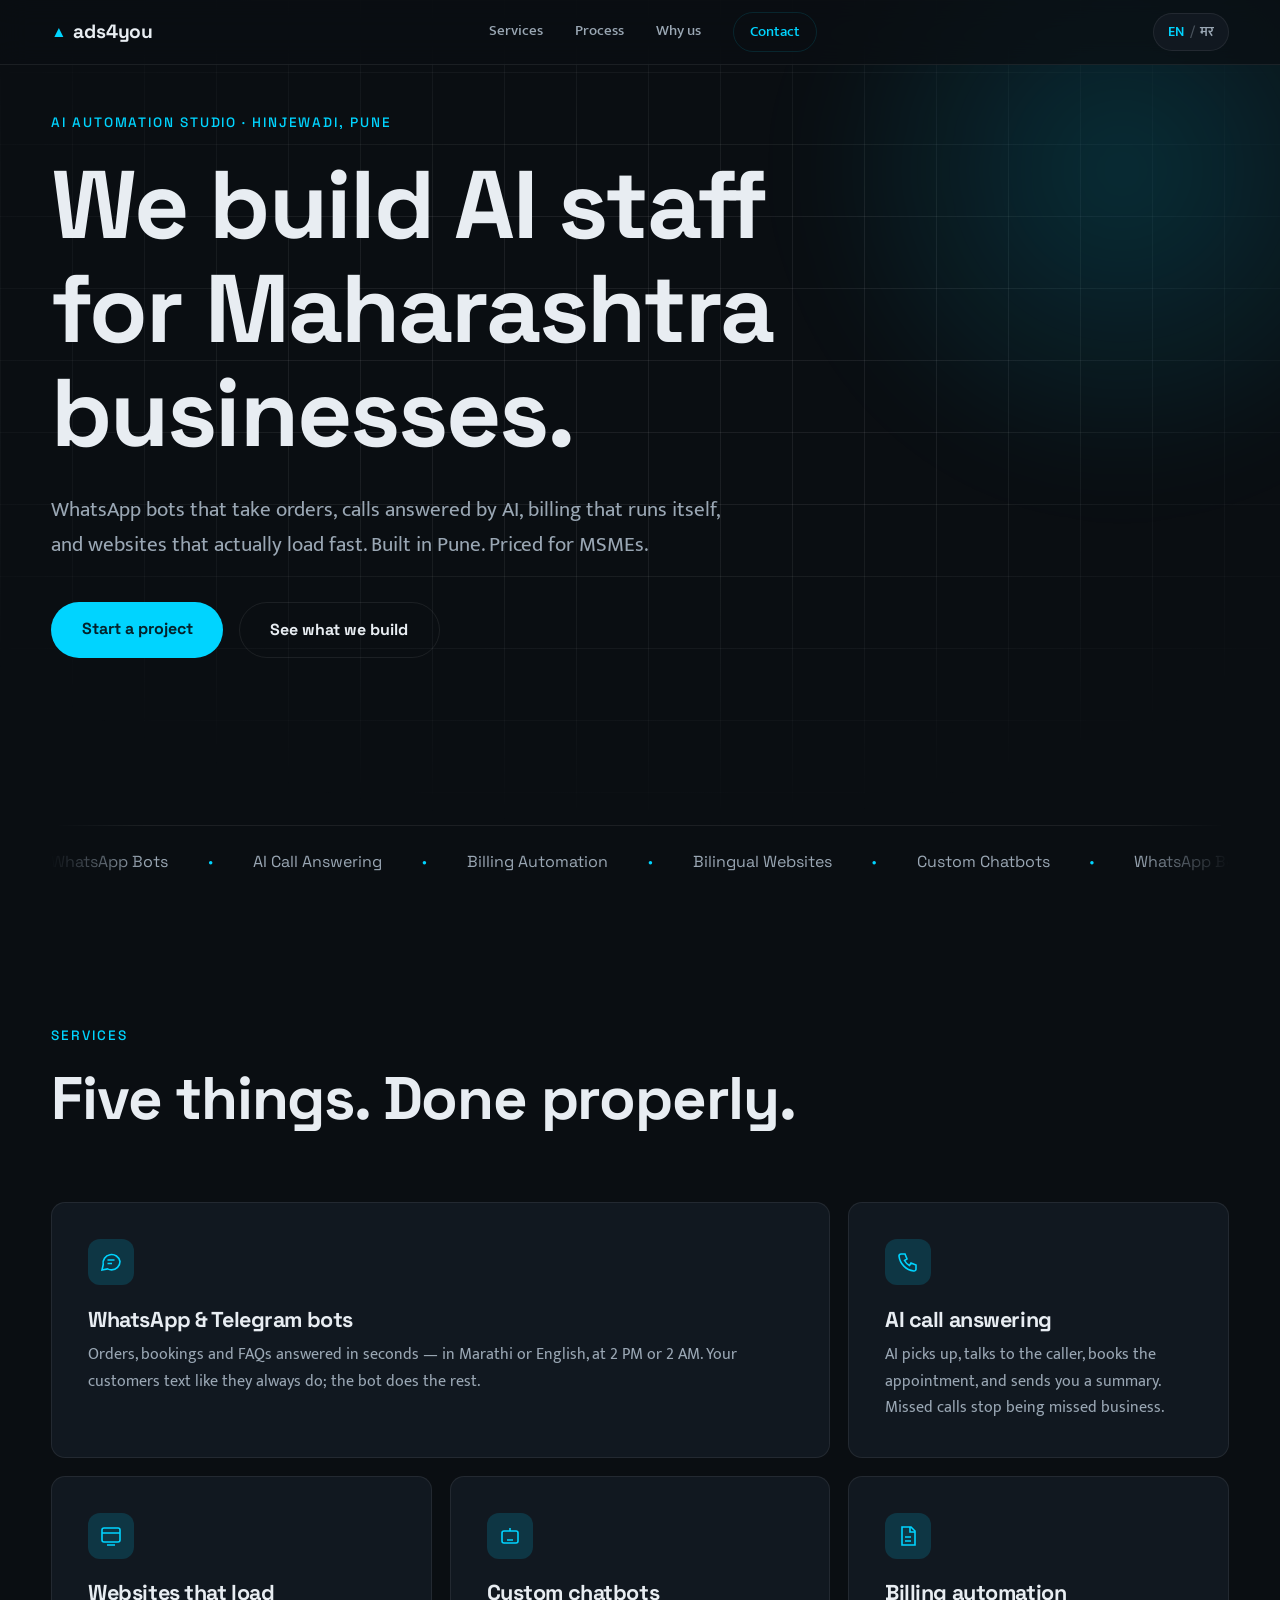
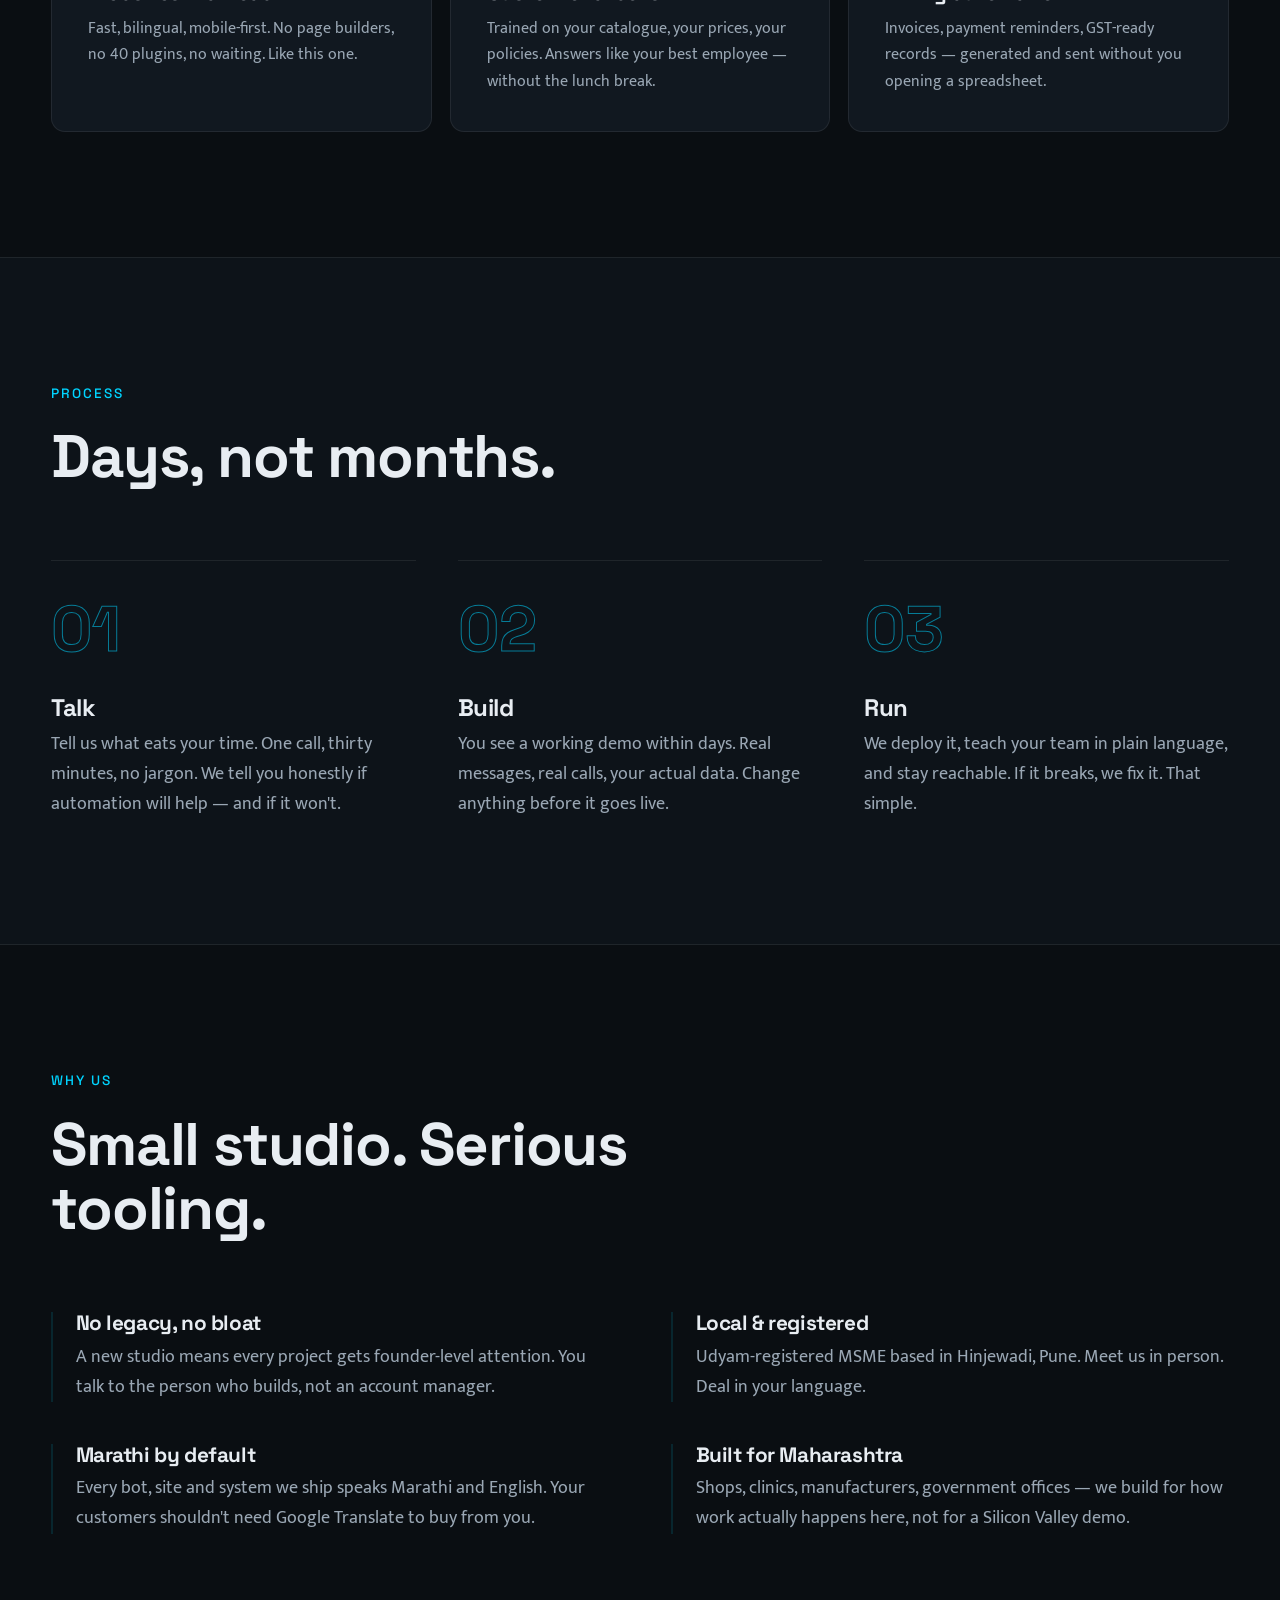
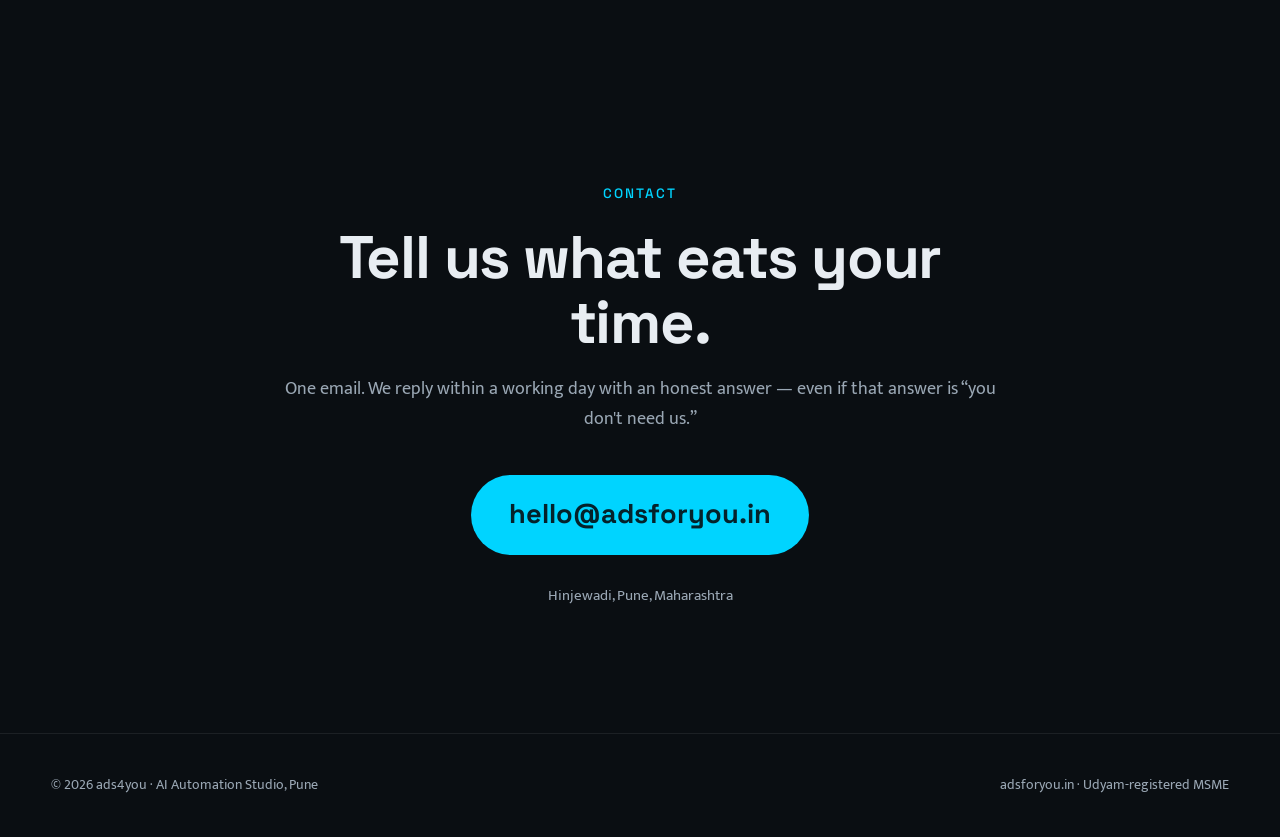
==== index.html @ 9d4b1f1b "feat: fresh adsforyou.in site — bilingual EN/MR, dark editorial design, zero dependencies Static sin" ====
<!DOCTYPE html>
<html lang="en">
<head>
  <meta charset="UTF-8">
  <meta name="viewport" content="width=device-width, initial-scale=1.0">
  <title>ads4you — AI Automation Studio, Pune | adsforyou.in</title>
  <meta name="description" content="AI automation studio in Pune. WhatsApp bots, AI call answering, billing automation and bilingual websites for Maharashtra businesses and MSMEs.">
  <link rel="preconnect" href="https://fonts.googleapis.com">
  <link rel="preconnect" href="https://fonts.gstatic.com" crossorigin>
  <link href="https://fonts.googleapis.com/css2?family=Space+Grotesk:wght@400;500;700&family=Mukta:wght@400;500;700&display=swap" rel="stylesheet">
  <link rel="stylesheet" href="style.css">
  <noscript><style>.reveal { opacity: 1; transform: none; }</style></noscript>
  <link rel="icon" href="data:image/svg+xml,<svg xmlns='http://www.w3.org/2000/svg' viewBox='0 0 32 32'><rect width='32' height='32' rx='7' fill='%230A0E12'/><path d='M9 22 16 9l7 13h-4.2L16 16.4 13.2 22z' fill='%2300D4FF'/></svg>">
</head>
<body>

  <a class="skip-link" href="#main" data-en="Skip to content" data-mr="मुख्य मजकुराकडे जा">Skip to content</a>

  <header class="site-header">
    <nav aria-label="Main navigation">
      <a class="wordmark" href="#top" aria-label="ads4you home">
        <span class="wordmark-mark" aria-hidden="true">▲</span>ads4you
      </a>
      <div class="nav-links">
        <a href="#services" data-en="Services" data-mr="सेवा">Services</a>
        <a href="#process" data-en="Process" data-mr="प्रक्रिया">Process</a>
        <a href="#why" data-en="Why us" data-mr="आम्हीच का">Why us</a>
        <a href="#contact" class="nav-cta" data-en="Contact" data-mr="संपर्क">Contact</a>
      </div>
      <button class="lang-toggle" id="langToggle" aria-label="Switch language to Marathi">
        <span class="lang-opt is-active" data-lang="en">EN</span>
        <span class="lang-sep" aria-hidden="true">/</span>
        <span class="lang-opt" data-lang="mr">मर</span>
      </button>
    </nav>
  </header>

  <main id="main">

    <!-- HERO -->
    <section class="hero" id="top" aria-labelledby="hero-heading">
      <div class="hero-grid-bg" aria-hidden="true"></div>
      <div class="hero-glow" aria-hidden="true"></div>
      <div class="hero-inner">
        <p class="eyebrow reveal" data-en="AI Automation Studio · Hinjewadi, Pune" data-mr="AI ऑटोमेशन स्टुडिओ · हिंजवडी, पुणे">AI Automation Studio · Hinjewadi, Pune</p>
        <h1 id="hero-heading" class="reveal" data-reveal-delay="1"
            data-en="We build AI staff for Maharashtra businesses."
            data-mr="महाराष्ट्रातील व्यवसायांसाठी आम्ही AI कर्मचारी घडवतो.">
          We build AI staff for Maharashtra businesses.</h1>
        <p class="hero-sub reveal" data-reveal-delay="2"
           data-en="WhatsApp bots that take orders, calls answered by AI, billing that runs itself, and websites that actually load fast. Built in Pune. Priced for MSMEs."
           data-mr="ऑर्डर घेणारे WhatsApp बॉट्स, AI ने उत्तर दिले जाणारे कॉल्स, आपोआप चालणारे बिलिंग, आणि खरोखर वेगाने उघडणाऱ्या वेबसाइट्स. पुण्यात बनवलेले. MSME च्या बजेटमध्ये.">
          WhatsApp bots that take orders, calls answered by AI, billing that runs itself, and websites that actually load fast. Built in Pune. Priced for MSMEs.</p>
        <div class="hero-actions reveal" data-reveal-delay="3">
          <a class="btn btn-primary" href="#contact" data-en="Start a project" data-mr="प्रोजेक्ट सुरू करा">Start a project</a>
          <a class="btn btn-ghost" href="#services" data-en="See what we build" data-mr="आम्ही काय बनवतो ते पाहा">See what we build</a>
        </div>
      </div>
      <div class="marquee" aria-hidden="true">
        <div class="marquee-track">
          <span>WhatsApp Bots</span><span class="dot">●</span>
          <span>AI Call Answering</span><span class="dot">●</span>
          <span>Billing Automation</span><span class="dot">●</span>
          <span>Bilingual Websites</span><span class="dot">●</span>
          <span>Custom Chatbots</span><span class="dot">●</span>
          <span>WhatsApp Bots</span><span class="dot">●</span>
          <span>AI Call Answering</span><span class="dot">●</span>
          <span>Billing Automation</span><span class="dot">●</span>
          <span>Bilingual Websites</span><span class="dot">●</span>
          <span>Custom Chatbots</span><span class="dot">●</span>
        </div>
      </div>
    </section>

    <!-- SERVICES -->
    <section class="section" id="services" aria-labelledby="services-heading">
      <div class="section-head reveal">
        <p class="eyebrow" data-en="Services" data-mr="सेवा">Services</p>
        <h2 id="services-heading"
            data-en="Five things. Done properly."
            data-mr="पाच गोष्टी. नीट केलेल्या.">Five things. Done properly.</h2>
      </div>
      <div class="bento">
        <article class="card card-wide reveal">
          <div class="card-icon" aria-hidden="true">
            <svg viewBox="0 0 24 24" fill="none" stroke="currentColor" stroke-width="1.6"><path d="M21 11.5a8.4 8.4 0 0 1-8.4 8.4c-1.5 0-2.9-.4-4.1-1L3 20l1.2-5.3A8.4 8.4 0 1 1 21 11.5Z"/><path d="M8.5 10h7M8.5 13.5h4.5"/></svg>
          </div>
          <h3 data-en="WhatsApp &amp; Telegram bots" data-mr="WhatsApp आणि Telegram बॉट्स">WhatsApp &amp; Telegram bots</h3>
          <p data-en="Orders, bookings and FAQs answered in seconds — in Marathi or English, at 2 PM or 2 AM. Your customers text like they always do; the bot does the rest."
             data-mr="ऑर्डर, बुकिंग आणि प्रश्नांची उत्तरे काही सेकंदात — मराठी किंवा इंग्रजीत, दुपारी २ वाजता किंवा रात्री २ वाजता. ग्राहक नेहमीसारखे मेसेज करतात; बाकी सगळे बॉट सांभाळतो.">
            Orders, bookings and FAQs answered in seconds — in Marathi or English, at 2 PM or 2 AM. Your customers text like they always do; the bot does the rest.</p>
        </article>
        <article class="card reveal" data-reveal-delay="1">
          <div class="card-icon" aria-hidden="true">
            <svg viewBox="0 0 24 24" fill="none" stroke="currentColor" stroke-width="1.6"><path d="M5 4h4l2 5-2.5 1.5a12 12 0 0 0 5 5L15 13l5 2v4a2 2 0 0 1-2.2 2A17 17 0 0 1 3 6.2 2 2 0 0 1 5 4Z"/></svg>
          </div>
          <h3 data-en="AI call answering" data-mr="AI कॉल उत्तरे">AI call answering</h3>
          <p data-en="AI picks up, talks to the caller, books the appointment, and sends you a summary. Missed calls stop being missed business."
             data-mr="AI कॉल उचलतो, ग्राहकाशी बोलतो, अपॉइंटमेंट बुक करतो आणि तुम्हाला सारांश पाठवतो. चुकलेले कॉल म्हणजे चुकलेला धंदा — हे आता थांबते.">
            AI picks up, talks to the caller, books the appointment, and sends you a summary. Missed calls stop being missed business.</p>
        </article>
        <article class="card reveal" data-reveal-delay="2">
          <div class="card-icon" aria-hidden="true">
            <svg viewBox="0 0 24 24" fill="none" stroke="currentColor" stroke-width="1.6"><rect x="3" y="4" width="18" height="14" rx="2"/><path d="M3 9h18M8 21h8"/></svg>
          </div>
          <h3 data-en="Websites that load" data-mr="वेगाने उघडणाऱ्या वेबसाइट्स">Websites that load</h3>
          <p data-en="Fast, bilingual, mobile-first. No page builders, no 40 plugins, no waiting. Like this one."
             data-mr="वेगवान, द्विभाषिक, मोबाइल-फर्स्ट. पेज बिल्डर नाही, ४० प्लगइन्स नाहीत, वाट पाहणे नाही. ही वेबसाइटच त्याचा पुरावा.">
            Fast, bilingual, mobile-first. No page builders, no 40 plugins, no waiting. Like this one.</p>
        </article>
        <article class="card reveal" data-reveal-delay="1">
          <div class="card-icon" aria-hidden="true">
            <svg viewBox="0 0 24 24" fill="none" stroke="currentColor" stroke-width="1.6"><rect x="4" y="7" width="16" height="12" rx="2"/><path d="M12 7V4M8 12h.01M16 12h.01M9 16h6"/></svg>
          </div>
          <h3 data-en="Custom chatbots" data-mr="कस्टम चॅटबॉट्स">Custom chatbots</h3>
          <p data-en="Trained on your catalogue, your prices, your policies. Answers like your best employee — without the lunch break."
             data-mr="तुमचा माल, तुमचे दर, तुमचे नियम — या सगळ्यावर प्रशिक्षित. तुमच्या उत्तम कर्मचाऱ्यासारखी उत्तरे — पण जेवणाच्या सुट्टीशिवाय.">
            Trained on your catalogue, your prices, your policies. Answers like your best employee — without the lunch break.</p>
        </article>
        <article class="card reveal" data-reveal-delay="2">
          <div class="card-icon" aria-hidden="true">
            <svg viewBox="0 0 24 24" fill="none" stroke="currentColor" stroke-width="1.6"><path d="M6 3h9l4 4v14H6Z"/><path d="M14 3v5h5M9 13h6M9 17h6"/></svg>
          </div>
          <h3 data-en="Billing automation" data-mr="बिलिंग ऑटोमेशन">Billing automation</h3>
          <p data-en="Invoices, payment reminders, GST-ready records — generated and sent without you opening a spreadsheet."
             data-mr="इनव्हॉइस, पेमेंट रिमाइंडर, GST-रेडी नोंदी — स्प्रेडशीट न उघडता तयार होऊन पाठवल्या जातात.">
            Invoices, payment reminders, GST-ready records — generated and sent without you opening a spreadsheet.</p>
        </article>
      </div>
    </section>

    <!-- PROCESS -->
    <section class="section section-alt" id="process" aria-labelledby="process-heading">
      <div class="section-head reveal">
        <p class="eyebrow" data-en="Process" data-mr="प्रक्रिया">Process</p>
        <h2 id="process-heading"
            data-en="Days, not months."
            data-mr="महिने नाही. दिवस.">Days, not months.</h2>
      </div>
      <ol class="steps">
        <li class="step reveal">
          <span class="step-num" aria-hidden="true">01</span>
          <h3 data-en="Talk" data-mr="बोला">Talk</h3>
          <p data-en="Tell us what eats your time. One call, thirty minutes, no jargon. We tell you honestly if automation will help — and if it won't."
             data-mr="तुमचा वेळ कशात जातो ते सांगा. एक कॉल, तीस मिनिटे, कठीण शब्द नाहीत. ऑटोमेशनचा उपयोग होईल की नाही — आम्ही प्रामाणिकपणे सांगतो.">
            Tell us what eats your time. One call, thirty minutes, no jargon. We tell you honestly if automation will help — and if it won't.</p>
        </li>
        <li class="step reveal" data-reveal-delay="1">
          <span class="step-num" aria-hidden="true">02</span>
          <h3 data-en="Build" data-mr="बनवा">Build</h3>
          <p data-en="You see a working demo within days. Real messages, real calls, your actual data. Change anything before it goes live."
             data-mr="काही दिवसांतच चालणारा डेमो तुमच्यासमोर. खरे मेसेज, खरे कॉल्स, तुमचा खरा डेटा. लाइव्ह होण्याआधी हवे ते बदला.">
            You see a working demo within days. Real messages, real calls, your actual data. Change anything before it goes live.</p>
        </li>
        <li class="step reveal" data-reveal-delay="2">
          <span class="step-num" aria-hidden="true">03</span>
          <h3 data-en="Run" data-mr="चालवा">Run</h3>
          <p data-en="We deploy it, teach your team in plain language, and stay reachable. If it breaks, we fix it. That simple."
             data-mr="आम्ही ते सुरू करतो, तुमच्या टीमला सोप्या भाषेत शिकवतो, आणि संपर्कात राहतो. बिघडले तर दुरुस्त करतो. इतके सोपे.">
            We deploy it, teach your team in plain language, and stay reachable. If it breaks, we fix it. That simple.</p>
        </li>
      </ol>
    </section>

    <!-- WHY -->
    <section class="section" id="why" aria-labelledby="why-heading">
      <div class="section-head reveal">
        <p class="eyebrow" data-en="Why us" data-mr="आम्हीच का">Why us</p>
        <h2 id="why-heading"
            data-en="Small studio. Serious tooling."
            data-mr="छोटा स्टुडिओ. गंभीर तंत्रज्ञान.">Small studio. Serious tooling.</h2>
      </div>
      <div class="why-grid">
        <div class="why-item reveal">
          <h3 data-en="No legacy, no bloat" data-mr="जुने ओझे नाही">No legacy, no bloat</h3>
          <p data-en="A new studio means every project gets founder-level attention. You talk to the person who builds, not an account manager."
             data-mr="नवा स्टुडिओ म्हणजे प्रत्येक प्रोजेक्टकडे संस्थापकाचे थेट लक्ष. तुम्ही बनवणाऱ्याशीच बोलता — मध्यस्थाशी नाही.">
            A new studio means every project gets founder-level attention. You talk to the person who builds, not an account manager.</p>
        </div>
        <div class="why-item reveal" data-reveal-delay="1">
          <h3 data-en="Local &amp; registered" data-mr="स्थानिक आणि नोंदणीकृत">Local &amp; registered</h3>
          <p data-en="Udyam-registered MSME based in Hinjewadi, Pune. Meet us in person. Deal in your language."
             data-mr="हिंजवडी, पुणे येथील उद्यम-नोंदणीकृत MSME. प्रत्यक्ष भेटा. तुमच्या भाषेत व्यवहार करा.">
            Udyam-registered MSME based in Hinjewadi, Pune. Meet us in person. Deal in your language.</p>
        </div>
        <div class="why-item reveal" data-reveal-delay="2">
          <h3 data-en="Marathi by default" data-mr="मराठी मूळ भाषा">Marathi by default</h3>
          <p data-en="Every bot, site and system we ship speaks Marathi and English. Your customers shouldn't need Google Translate to buy from you."
             data-mr="आम्ही बनवलेले प्रत्येक बॉट, साइट आणि सिस्टम मराठी आणि इंग्रजी दोन्ही बोलते. तुमच्याकडून खरेदी करायला ग्राहकांना Google Translate लागू नये.">
            Every bot, site and system we ship speaks Marathi and English. Your customers shouldn't need Google Translate to buy from you.</p>
        </div>
        <div class="why-item reveal" data-reveal-delay="3">
          <h3 data-en="Built for Maharashtra" data-mr="महाराष्ट्रासाठी बनवलेले">Built for Maharashtra</h3>
          <p data-en="Shops, clinics, manufacturers, government offices — we build for how work actually happens here, not for a Silicon Valley demo."
             data-mr="दुकाने, क्लिनिक, उत्पादक, सरकारी कार्यालये — इथे काम प्रत्यक्षात जसे चालते त्यासाठी आम्ही बनवतो. सिलिकॉन व्हॅलीच्या डेमोसाठी नाही.">
            Shops, clinics, manufacturers, government offices — we build for how work actually happens here, not for a Silicon Valley demo.</p>
        </div>
      </div>
    </section>

    <!-- CONTACT -->
    <section class="section contact" id="contact" aria-labelledby="contact-heading">
      <div class="contact-inner reveal">
        <p class="eyebrow" data-en="Contact" data-mr="संपर्क">Contact</p>
        <h2 id="contact-heading"
            data-en="Tell us what eats your time."
            data-mr="तुमचा वेळ कशात जातो, ते आम्हाला सांगा.">Tell us what eats your time.</h2>
        <p class="contact-sub"
           data-en="One email. We reply within a working day with an honest answer — even if that answer is “you don't need us.”"
           data-mr="एक ईमेल. एका कामकाजाच्या दिवसात प्रामाणिक उत्तर — अगदी “तुम्हाला आमची गरज नाही” असे असले तरी.">
          One email. We reply within a working day with an honest answer — even if that answer is “you don't need us.”</p>
        <a class="btn btn-primary btn-big" href="mailto:hello@adsforyou.in">hello@adsforyou.in</a>
        <p class="contact-loc" data-en="Hinjewadi, Pune, Maharashtra" data-mr="हिंजवडी, पुणे, महाराष्ट्र">Hinjewadi, Pune, Maharashtra</p>
      </div>
    </section>

  </main>

  <footer class="site-footer">
    <p>© 2026 ads4you · <span data-en="AI Automation Studio, Pune" data-mr="AI ऑटोमेशन स्टुडिओ, पुणे">AI Automation Studio, Pune</span></p>
    <p class="footer-meta">adsforyou.in · <span data-en="Udyam-registered MSME" data-mr="उद्यम-नोंदणीकृत MSME">Udyam-registered MSME</span></p>
  </footer>

  <script src="app.js" defer></script>
</body>
</html>
---- style.css ----
/* ========================================
   adsforyou.in — design tokens
   ======================================== */
:root {
  --bg: #0a0e12;
  --bg-alt: #0d1319;
  --surface: #111820;
  --surface-hover: #151d27;
  --line: rgba(0, 212, 255, 0.12);
  --line-soft: rgba(232, 237, 242, 0.08);
  --text: #e8edf2;
  --text-dim: #9aa7b4;
  --accent: #00d4ff;
  --accent-dim: rgba(0, 212, 255, 0.55);
  --accent-glow: rgba(0, 212, 255, 0.16);

  --font-display: "Space Grotesk", "Mukta", sans-serif;
  --font-body: "Mukta", system-ui, sans-serif;

  --text-base: clamp(1rem, 0.94rem + 0.3vw, 1.125rem);
  --text-h2: clamp(2rem, 1.2rem + 3.6vw, 3.75rem);
  --text-hero: clamp(2.6rem, 1.4rem + 6vw, 6rem);

  --space-section: clamp(4.5rem, 3rem + 6vw, 9rem);
  --pad-x: clamp(1.25rem, 4vw, 4rem);
  --radius: 14px;

  --ease-out: cubic-bezier(0.16, 1, 0.3, 1);
  --dur: 700ms;
}

* { margin: 0; padding: 0; box-sizing: border-box; }

html { scroll-behavior: smooth; }

body {
  background: var(--bg);
  color: var(--text);
  font-family: var(--font-body);
  font-size: var(--text-base);
  line-height: 1.65;
  -webkit-font-smoothing: antialiased;
  overflow-x: hidden;
}

h1, h2, h3 {
  font-family: var(--font-display);
  line-height: 1.08;
  letter-spacing: -0.02em;
  font-weight: 700;
}

[lang="mr"] h1, [lang="mr"] h2, [lang="mr"] h3 { line-height: 1.3; }

img, svg { max-width: 100%; }

/* ---------- skip link ---------- */
.skip-link {
  position: absolute;
  top: -100%;
  left: 1rem;
  z-index: 200;
  background: var(--accent);
  color: #04222b;
  padding: 0.6rem 1rem;
  border-radius: 8px;
  font-weight: 700;
  text-decoration: none;
}
.skip-link:focus { top: 0.75rem; }

/* ---------- header ---------- */
.site-header {
  position: fixed;
  inset: 0 0 auto 0;
  z-index: 100;
  padding: 0 var(--pad-x);
  backdrop-filter: blur(14px);
  background: rgba(10, 14, 18, 0.72);
  border-bottom: 1px solid var(--line-soft);
  transition: transform 350ms var(--ease-out);
}
.site-header.is-hidden { transform: translateY(-100%); }

.site-header nav {
  display: flex;
  align-items: center;
  justify-content: space-between;
  gap: 1rem;
  height: 64px;
  max-width: 1280px;
  margin: 0 auto;
}

.wordmark {
  font-family: var(--font-display);
  font-weight: 700;
  font-size: 1.2rem;
  color: var(--text);
  text-decoration: none;
  letter-spacing: -0.01em;
  display: inline-flex;
  align-items: center;
  gap: 0.45rem;
}
.wordmark-mark { color: var(--accent); font-size: 0.8em; }

.nav-links {
  display: flex;
  align-items: center;
  gap: clamp(0.75rem, 2.5vw, 2rem);
}
.nav-links a {
  color: var(--text-dim);
  text-decoration: none;
  font-size: 0.95rem;
  font-weight: 500;
  padding: 0.35rem 0;
  border-bottom: 2px solid transparent;
  transition: color 200ms, border-color 200ms;
}
.nav-links a:hover,
.nav-links a:focus-visible { color: var(--text); border-color: var(--accent); }

.nav-links .nav-cta {
  color: var(--accent);
  border: 1px solid var(--line);
  border-radius: 999px;
  padding: 0.4rem 1rem;
  transition: background 200ms, color 200ms;
}
.nav-links .nav-cta:hover,
.nav-links .nav-cta:focus-visible {
  background: var(--accent);
  color: #04222b;
  border-color: var(--accent);
}

.lang-toggle {
  display: inline-flex;
  align-items: center;
  gap: 0.35rem;
  background: var(--surface);
  border: 1px solid var(--line-soft);
  border-radius: 999px;
  padding: 0.4rem 0.85rem;
  color: var(--text-dim);
  font-family: var(--font-body);
  font-size: 0.9rem;
  font-weight: 600;
  cursor: pointer;
  transition: border-color 200ms;
}
.lang-toggle:hover, .lang-toggle:focus-visible { border-color: var(--accent-dim); }
.lang-sep { opacity: 0.4; }
.lang-opt { transition: color 200ms; }
.lang-opt.is-active { color: var(--accent); }

/* ---------- buttons ---------- */
.btn {
  display: inline-block;
  font-family: var(--font-display);
  font-weight: 700;
  font-size: 1rem;
  text-decoration: none;
  border-radius: 999px;
  padding: 0.85rem 1.9rem;
  transition: transform 250ms var(--ease-out), box-shadow 250ms, background 200ms, color 200ms;
}
.btn:active { transform: scale(0.97); }

.btn-primary {
  background: var(--accent);
  color: #04222b;
  box-shadow: 0 0 0 0 var(--accent-glow);
}
.btn-primary:hover, .btn-primary:focus-visible {
  transform: translateY(-2px);
  box-shadow: 0 8px 32px var(--accent-glow), 0 0 0 4px rgba(0, 212, 255, 0.1);
}

.btn-ghost {
  color: var(--text);
  border: 1px solid var(--line-soft);
}
.btn-ghost:hover, .btn-ghost:focus-visible {
  border-color: var(--accent-dim);
  color: var(--accent);
}

.btn-big {
  font-size: clamp(1.1rem, 1rem + 1.4vw, 1.7rem);
  padding: 1.1rem 2.4rem;
  word-break: break-all;
}

/* ---------- hero ---------- */
.hero {
  position: relative;
  min-height: 100svh;
  display: flex;
  flex-direction: column;
  justify-content: center;
  padding: 7rem var(--pad-x) 0;
  overflow: hidden;
}

.hero-grid-bg {
  position: absolute;
  inset: 0;
  background-image:
    linear-gradient(var(--line-soft) 1px, transparent 1px),
    linear-gradient(90deg, var(--line-soft) 1px, transparent 1px);
  background-size: 72px 72px;
  mask-image: radial-gradient(ellipse 90% 70% at 50% 40%, black 30%, transparent 75%);
  -webkit-mask-image: radial-gradient(ellipse 90% 70% at 50% 40%, black 30%, transparent 75%);
}

.hero-glow {
  position: absolute;
  width: 60vw;
  height: 60vw;
  max-width: 700px;
  max-height: 700px;
  top: -20%;
  right: -15%;
  background: radial-gradient(circle, var(--accent-glow), transparent 65%);
  filter: blur(40px);
  animation: glow-drift 14s ease-in-out infinite alternate;
}
@keyframes glow-drift {
  from { transform: translate(0, 0) scale(1); }
  to { transform: translate(-8%, 10%) scale(1.15); }
}

.hero-inner {
  position: relative;
  max-width: 1280px;
  margin: 0 auto;
  width: 100%;
}

.eyebrow {
  font-family: var(--font-display);
  font-size: 0.85rem;
  font-weight: 500;
  letter-spacing: 0.14em;
  text-transform: uppercase;
  color: var(--accent);
  margin-bottom: 1.25rem;
}

.hero h1 {
  font-size: var(--text-hero);
  max-width: 14ch;
  margin-bottom: 1.75rem;
}

.hero-sub {
  color: var(--text-dim);
  font-size: clamp(1.05rem, 1rem + 0.5vw, 1.3rem);
  max-width: 56ch;
  margin-bottom: 2.5rem;
}

.hero-actions { display: flex; flex-wrap: wrap; gap: 1rem; }

/* marquee */
.marquee {
  position: relative;
  margin-top: auto;
  padding: 1.4rem 0;
  border-top: 1px solid var(--line-soft);
  overflow: hidden;
  white-space: nowrap;
  mask-image: linear-gradient(90deg, transparent, black 8%, black 92%, transparent);
  -webkit-mask-image: linear-gradient(90deg, transparent, black 8%, black 92%, transparent);
}
.marquee-track {
  display: inline-flex;
  align-items: center;
  gap: 2.5rem;
  padding-right: 2.5rem;
  animation: marquee-scroll 28s linear infinite;
  font-family: var(--font-display);
  font-size: 1rem;
  color: var(--text-dim);
}
.marquee-track .dot { color: var(--accent); font-size: 0.5rem; }
@keyframes marquee-scroll {
  from { transform: translateX(0); }
  to { transform: translateX(-50%); }
}

/* ---------- sections ---------- */
.section {
  padding: var(--space-section) var(--pad-x);
  max-width: 1280px;
  margin: 0 auto;
}
.section-alt {
  max-width: none;
  background: var(--bg-alt);
  border-block: 1px solid var(--line-soft);
}
.section-alt > * { max-width: 1280px; margin-inline: auto; }

.section-head { margin-bottom: clamp(2.5rem, 2rem + 3vw, 4.5rem); }
.section-head h2 { font-size: var(--text-h2); max-width: 20ch; }

/* ---------- bento services ---------- */
.bento {
  display: grid;
  grid-template-columns: repeat(6, 1fr);
  gap: 1.1rem;
}
.card {
  grid-column: span 2;
  background: var(--surface);
  border: 1px solid var(--line-soft);
  border-radius: var(--radius);
  padding: clamp(1.5rem, 1.2rem + 1.5vw, 2.25rem);
  transition: transform 350ms var(--ease-out), border-color 300ms, background 300ms;
}
.card-wide { grid-column: span 4; }
.card:hover {
  transform: translateY(-4px);
  border-color: var(--line);
  background: var(--surface-hover);
}

.card-icon {
  width: 46px;
  height: 46px;
  display: grid;
  place-items: center;
  border-radius: 12px;
  background: var(--accent-glow);
  color: var(--accent);
  margin-bottom: 1.4rem;
}
.card-icon svg { width: 24px; height: 24px; }

.card h3 { font-size: 1.35rem; margin-bottom: 0.7rem; }
.card p { color: var(--text-dim); font-size: 1rem; }

/* ---------- process steps ---------- */
.steps {
  list-style: none;
  display: grid;
  grid-template-columns: repeat(3, 1fr);
  gap: clamp(1.5rem, 1rem + 2vw, 3rem);
  counter-reset: step;
}
.step { position: relative; padding-top: 1rem; border-top: 1px solid var(--line-soft); }
.step-num {
  display: block;
  font-family: var(--font-display);
  font-size: clamp(2.6rem, 2rem + 2.5vw, 4rem);
  font-weight: 700;
  color: transparent;
  -webkit-text-stroke: 1px var(--accent-dim);
  margin-bottom: 0.75rem;
}
.step h3 { font-size: 1.5rem; margin-bottom: 0.6rem; }
.step p { color: var(--text-dim); }

/* ---------- why grid ---------- */
.why-grid {
  display: grid;
  grid-template-columns: repeat(2, 1fr);
  gap: clamp(1.5rem, 1rem + 2vw, 3rem) clamp(2rem, 1.5rem + 3vw, 5rem);
}
.why-item { border-left: 2px solid var(--line); padding-left: 1.4rem; }
.why-item h3 { font-size: 1.3rem; margin-bottom: 0.5rem; }
.why-item p { color: var(--text-dim); }

/* ---------- contact ---------- */
.contact { text-align: center; }
.contact-inner { max-width: 720px; margin: 0 auto; }
.contact h2 { font-size: var(--text-h2); margin-bottom: 1.25rem; }
.contact-sub { color: var(--text-dim); margin-bottom: 2.5rem; }
.contact-loc { margin-top: 1.75rem; color: var(--text-dim); font-size: 0.95rem; }

/* ---------- footer ---------- */
.site-footer {
  padding: 2.5rem var(--pad-x);
  border-top: 1px solid var(--line-soft);
  display: flex;
  flex-wrap: wrap;
  justify-content: space-between;
  gap: 0.5rem 2rem;
  color: var(--text-dim);
  font-size: 0.9rem;
}

/* ---------- reveal animation ---------- */
.reveal {
  opacity: 0;
  transform: translateY(28px);
  transition: opacity var(--dur) var(--ease-out), transform var(--dur) var(--ease-out);
}
.reveal[data-reveal-delay="1"] { transition-delay: 90ms; }
.reveal[data-reveal-delay="2"] { transition-delay: 180ms; }
.reveal[data-reveal-delay="3"] { transition-delay: 270ms; }
.reveal.is-visible { opacity: 1; transform: none; }

/* ---------- responsive ---------- */
@media (max-width: 900px) {
  .bento { grid-template-columns: 1fr 1fr; }
  .card, .card-wide { grid-column: span 2; }
  .steps { grid-template-columns: 1fr; }
}

@media (max-width: 640px) {
  .nav-links a:not(.nav-cta) { display: none; }
  .why-grid { grid-template-columns: 1fr; }
  .hero { padding-top: 6rem; }
  .hero-actions .btn { width: 100%; text-align: center; }
}

/* ---------- reduced motion ---------- */
@media (prefers-reduced-motion: reduce) {
  html { scroll-behavior: auto; }
  .reveal { opacity: 1; transform: none; transition: none; }
  .marquee-track, .hero-glow { animation: none; }
  * { transition-duration: 0.01ms !important; }
}
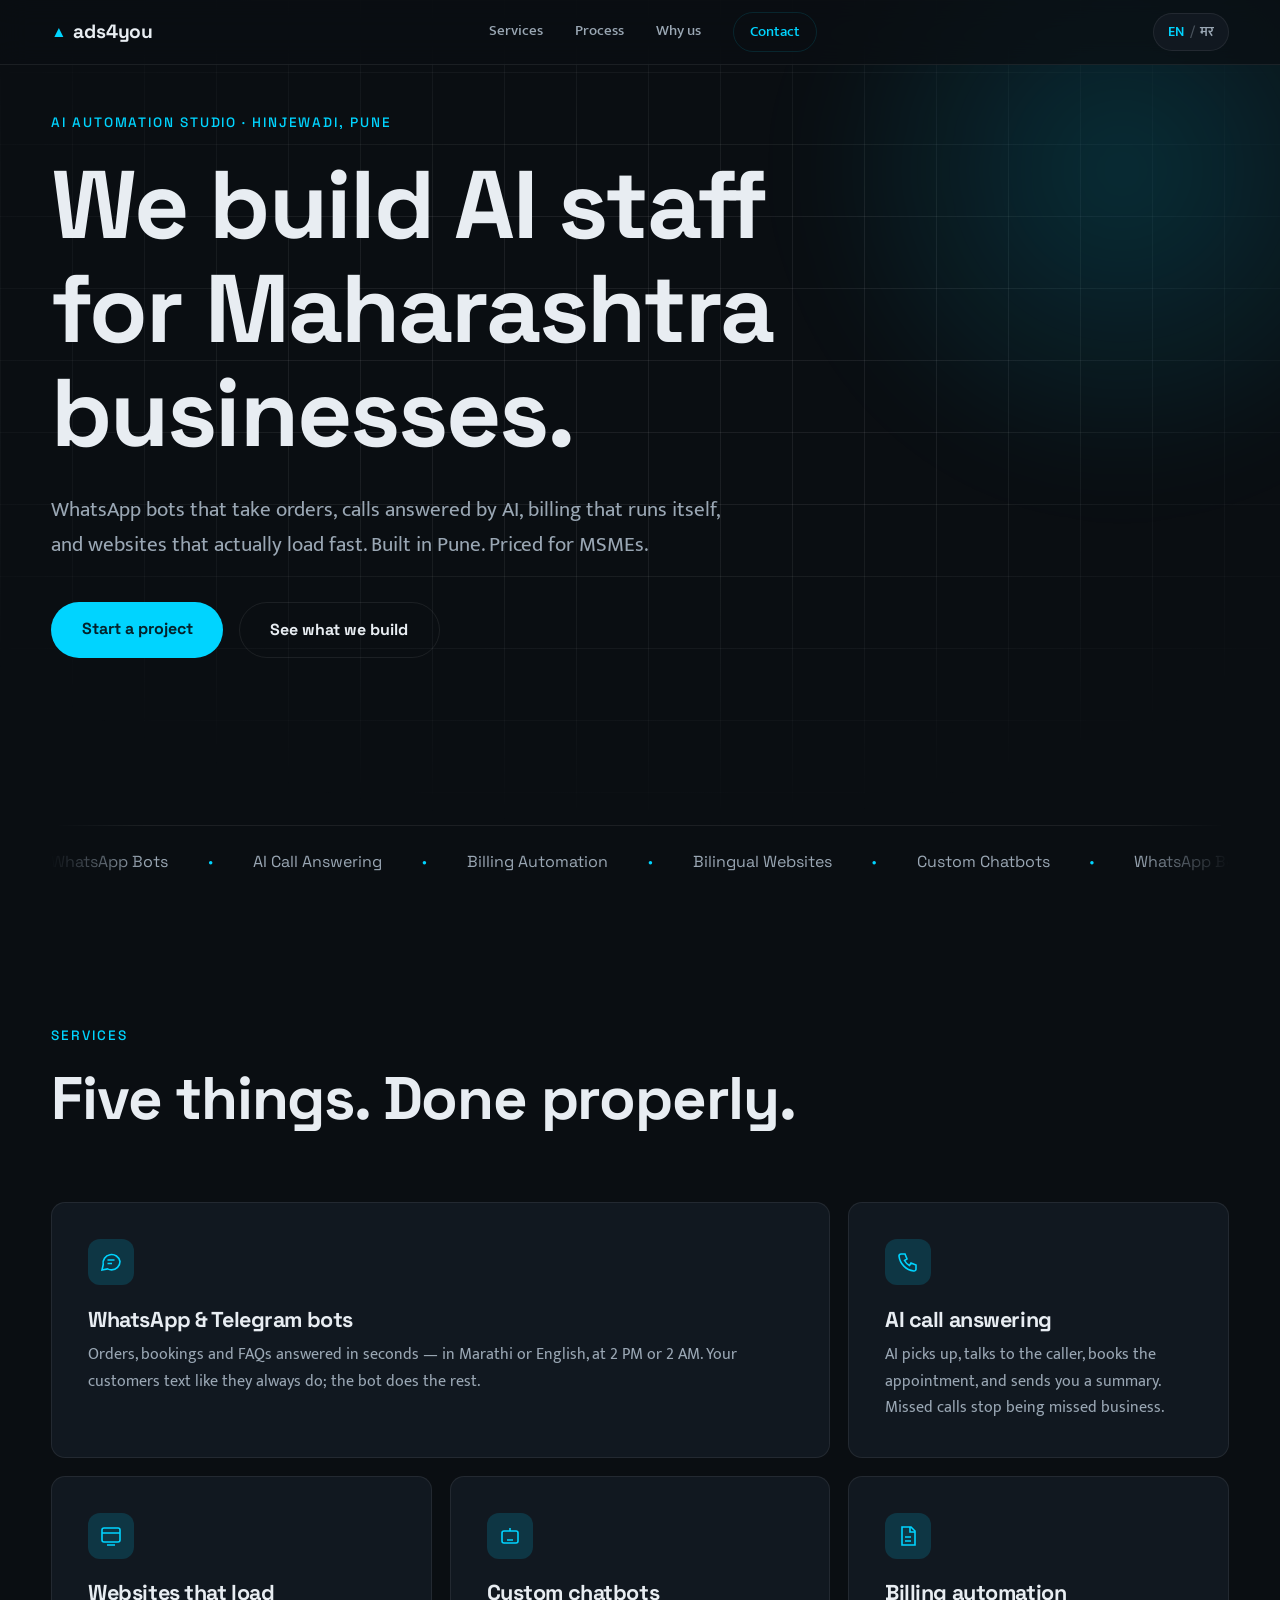
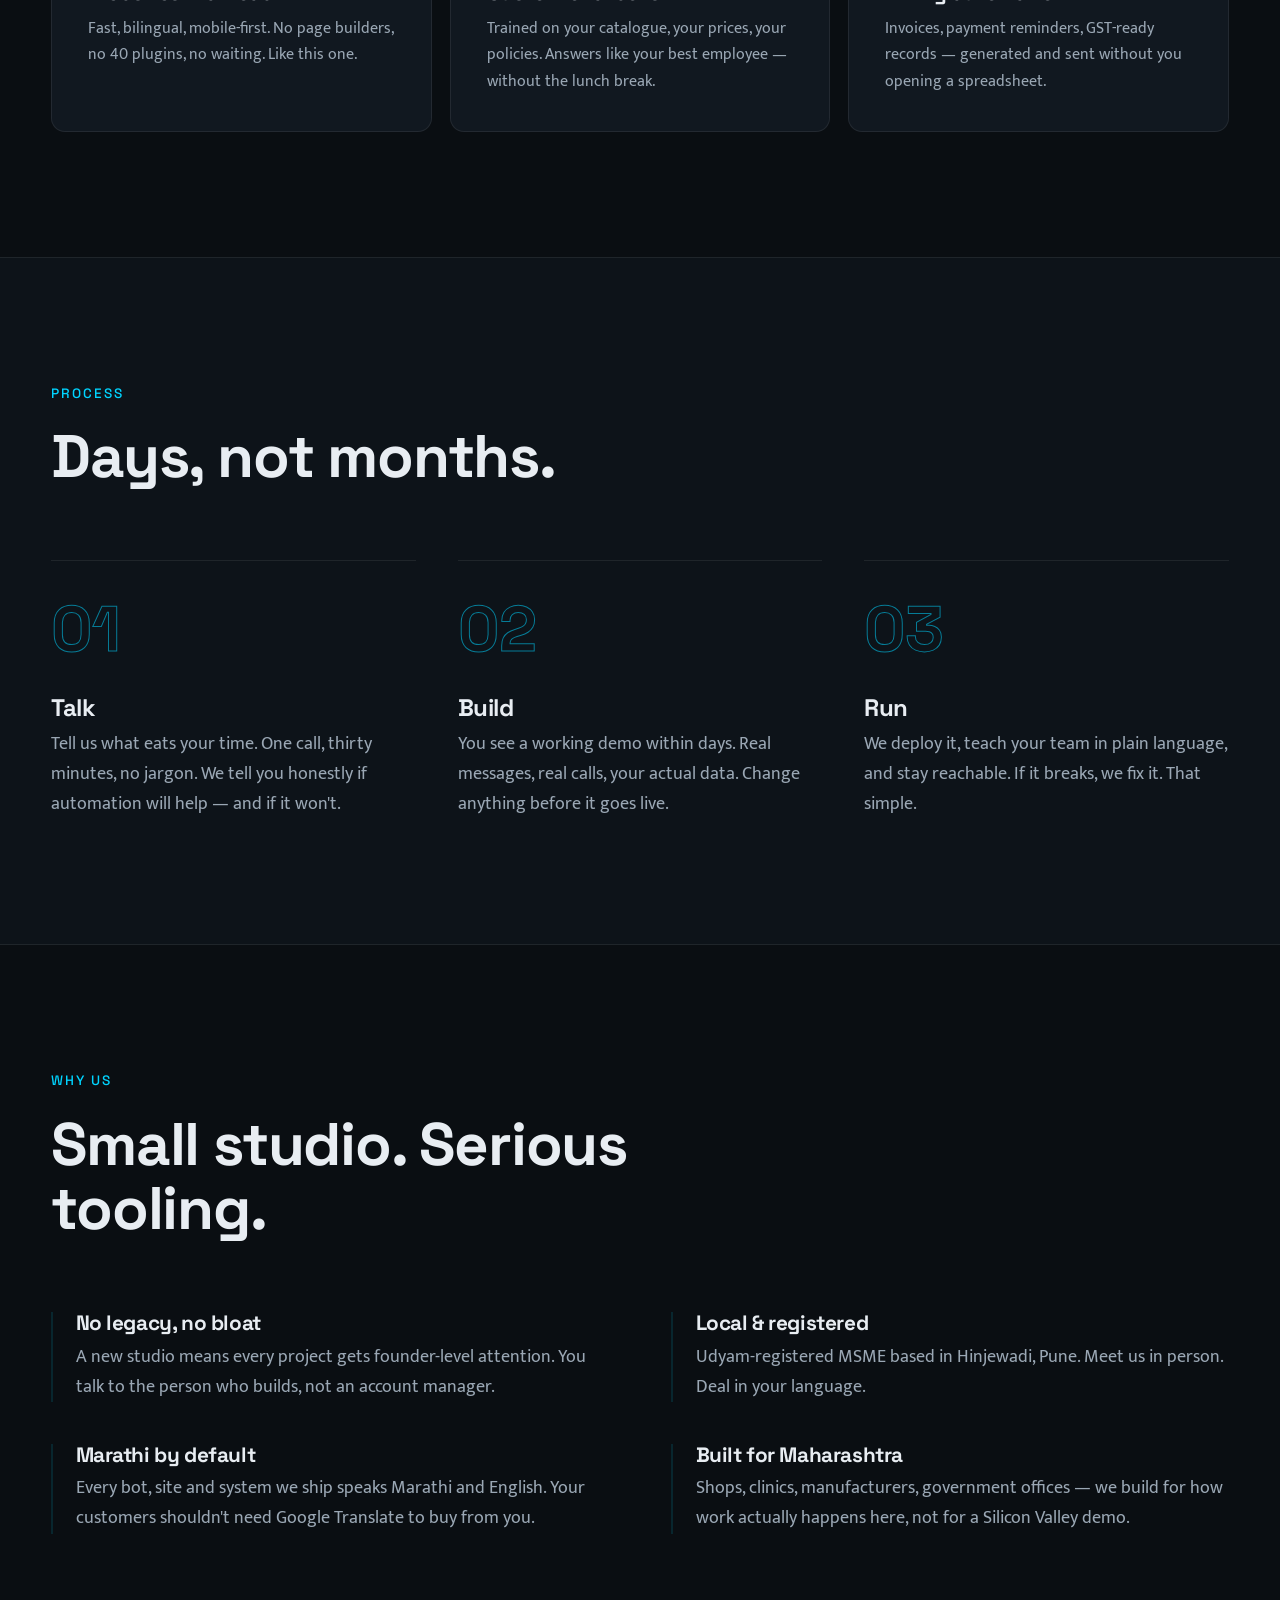
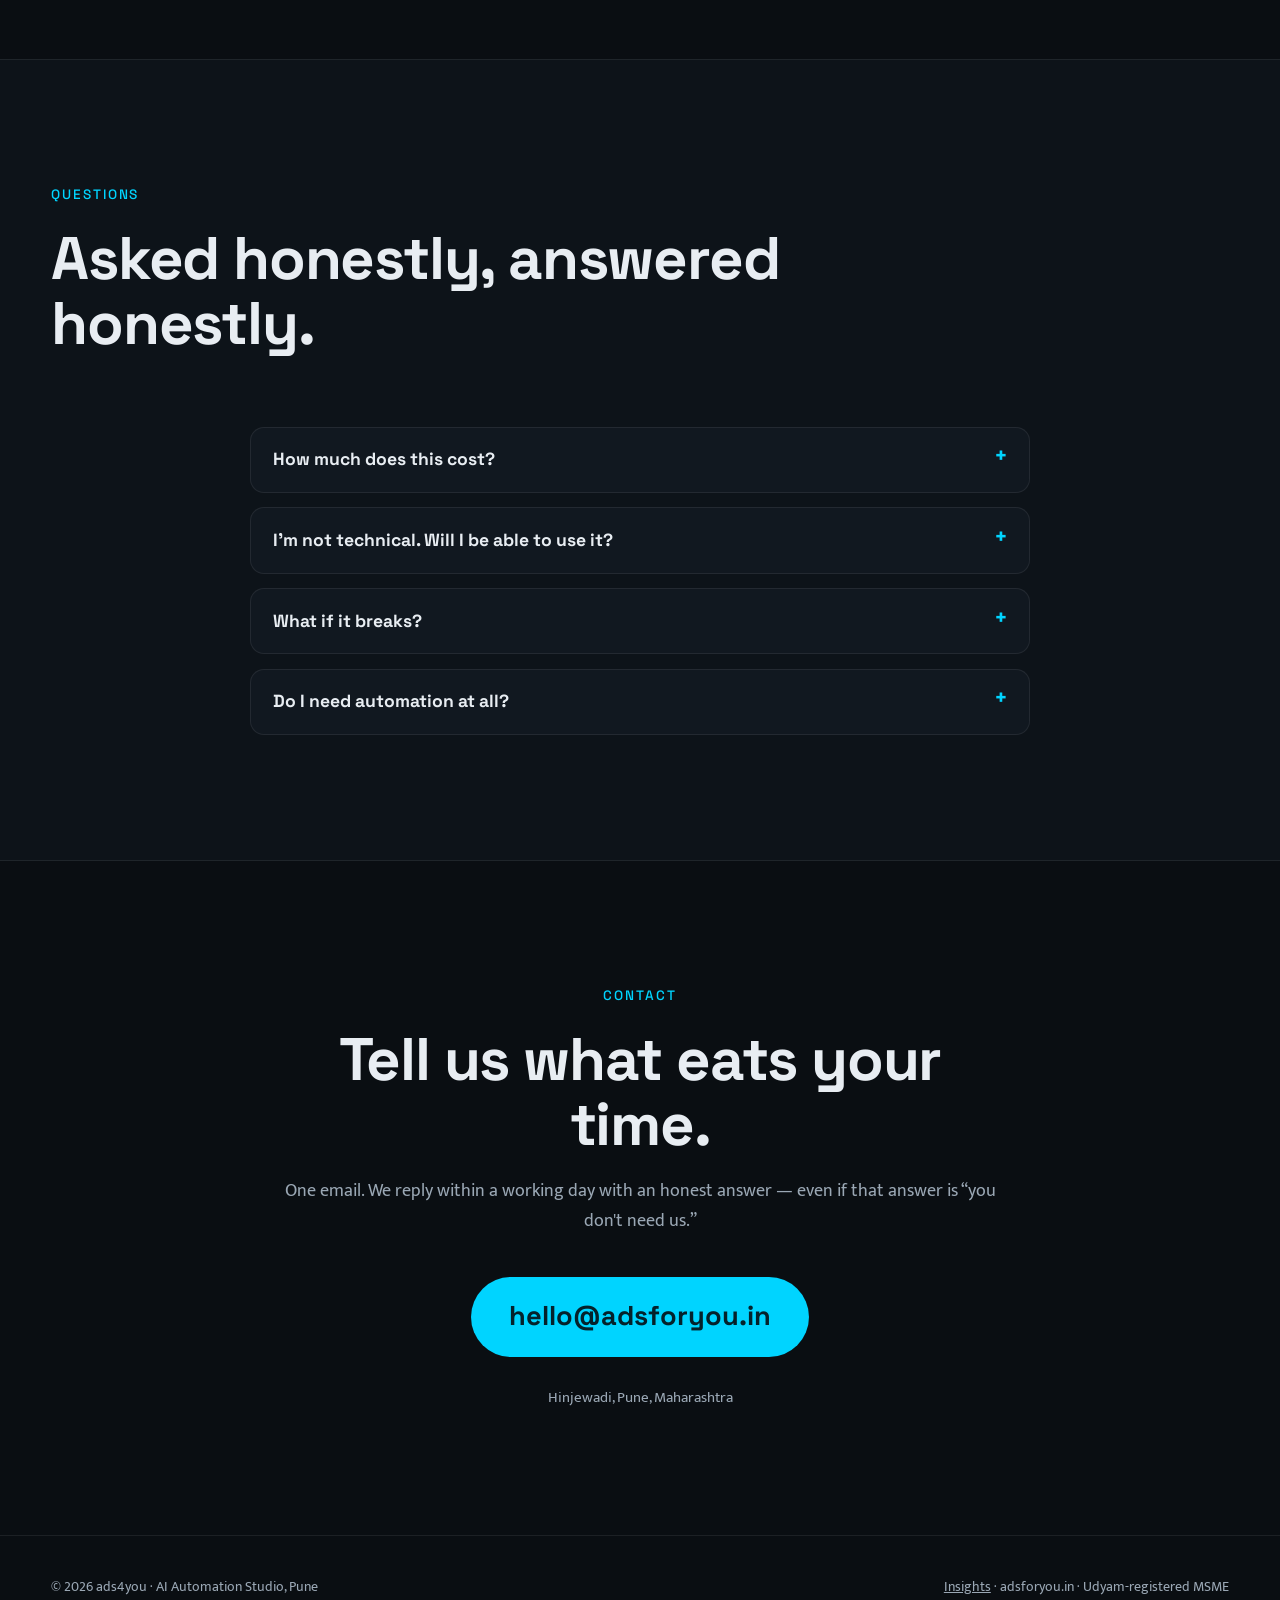
==== commit 35110331: "feat: production completion — SEO/OG meta, JSON-LD, bilingual FAQ, blog page, deploy files - LocalBu" ====
--- a/index.html
+++ b/index.html
@@ -5,6 +5,25 @@
   <meta name="viewport" content="width=device-width, initial-scale=1.0">
   <title>ads4you — AI Automation Studio, Pune | adsforyou.in</title>
   <meta name="description" content="AI automation studio in Pune. WhatsApp bots, AI call answering, billing automation and bilingual websites for Maharashtra businesses and MSMEs.">
+  <link rel="canonical" href="https://adsforyou.in/">
+  <meta property="og:type" content="website">
+  <meta property="og:title" content="ads4you — AI Automation Studio, Pune">
+  <meta property="og:description" content="WhatsApp bots, AI call answering, billing automation and bilingual websites for Maharashtra businesses. Built in Pune, priced for MSMEs.">
+  <meta property="og:url" content="https://adsforyou.in/">
+  <meta name="twitter:card" content="summary">
+  <script type="application/ld+json">
+  {
+    "@context": "https://schema.org",
+    "@type": "LocalBusiness",
+    "name": "ads4you",
+    "description": "AI Automation Studio — WhatsApp bots, AI call answering, billing automation, bilingual websites for MSMEs",
+    "url": "https://adsforyou.in",
+    "email": "hello@adsforyou.in",
+    "address": { "@type": "PostalAddress", "addressLocality": "Hinjewadi, Pune", "addressRegion": "Maharashtra", "addressCountry": "IN" },
+    "areaServed": "Maharashtra",
+    "knowsLanguage": ["en", "mr"]
+  }
+  </script>
   <link rel="preconnect" href="https://fonts.googleapis.com">
   <link rel="preconnect" href="https://fonts.gstatic.com" crossorigin>
   <link href="https://fonts.googleapis.com/css2?family=Space+Grotesk:wght@400;500;700&family=Mukta:wght@400;500;700&display=swap" rel="stylesheet">
@@ -198,6 +217,40 @@
       </div>
     </section>
 
+    <!-- FAQ -->
+    <section class="section section-alt" id="faq" aria-labelledby="faq-heading">
+      <div class="section-head reveal">
+        <p class="eyebrow" data-en="Questions" data-mr="प्रश्न">Questions</p>
+        <h2 id="faq-heading" data-en="Asked honestly, answered honestly." data-mr="प्रामाणिक प्रश्न, प्रामाणिक उत्तरे.">Asked honestly, answered honestly.</h2>
+      </div>
+      <div class="faq-list">
+        <details class="faq-item reveal">
+          <summary data-en="How much does this cost?" data-mr="याचा खर्च किती?">How much does this cost?</summary>
+          <p data-en="Depends on what you need — a simple bot and a full call-answering system are different animals. Email us your use case; you get a clear fixed quote before any work starts. No hourly billing, no surprises."
+             data-mr="तुम्हाला काय हवे यावर अवलंबून — साधा बॉट आणि पूर्ण कॉल-उत्तर प्रणाली वेगवेगळ्या गोष्टी आहेत. तुमची गरज ईमेल करा; काम सुरू होण्याआधी स्पष्ट ठरलेली किंमत मिळते. तासाचे बिल नाही, धक्के नाहीत.">
+            Depends on what you need — a simple bot and a full call-answering system are different animals. Email us your use case; you get a clear fixed quote before any work starts. No hourly billing, no surprises.</p>
+        </details>
+        <details class="faq-item reveal">
+          <summary data-en="I'm not technical. Will I be able to use it?" data-mr="मला तंत्रज्ञान कळत नाही. मला हे वापरता येईल का?">I'm not technical. Will I be able to use it?</summary>
+          <p data-en="That's the whole point. If using it needs training beyond one plain-language walkthrough, we built it wrong. Your customers just message or call like they always do."
+             data-mr="हाच तर मुद्दा आहे. एका सोप्या भाषेतील समजावणीपेक्षा जास्त प्रशिक्षण लागले, तर आम्ही चुकीचे बनवले. तुमचे ग्राहक नेहमीप्रमाणेच मेसेज किंवा कॉल करतात.">
+            That's the whole point. If using it needs training beyond one plain-language walkthrough, we built it wrong. Your customers just message or call like they always do.</p>
+        </details>
+        <details class="faq-item reveal">
+          <summary data-en="What if it breaks?" data-mr="बिघडले तर?">What if it breaks?</summary>
+          <p data-en="Every project includes support. Something misbehaves, you message us, we fix it. Local studio — you're not raising a ticket into a void."
+             data-mr="प्रत्येक प्रोजेक्टसोबत सपोर्ट असतो. काही बिघडले तर मेसेज करा, आम्ही दुरुस्त करतो. स्थानिक स्टुडिओ — तुमची तक्रार रिकाम्या खड्ड्यात जात नाही.">
+            Every project includes support. Something misbehaves, you message us, we fix it. Local studio — you're not raising a ticket into a void.</p>
+        </details>
+        <details class="faq-item reveal">
+          <summary data-en="Do I need automation at all?" data-mr="मला ऑटोमेशनची गरज आहे का?">Do I need automation at all?</summary>
+          <p data-en="Maybe not. If your phone rarely rings and WhatsApp is quiet, save your money. If repetitive messages and missed calls eat your day — that's exactly the problem this solves. We'll tell you which one you are, honestly."
+             data-mr="कदाचित नाही. फोन क्वचित वाजतो आणि WhatsApp शांत असेल, तर पैसे वाचवा. पण तेच-तेच मेसेज आणि चुकलेले कॉल्स तुमचा दिवस खात असतील — तर नेमकी हीच समस्या हे सोडवते. तुम्ही कोणत्या गटात आहात, हे आम्ही प्रामाणिकपणे सांगू.">
+            Maybe not. If your phone rarely rings and WhatsApp is quiet, save your money. If repetitive messages and missed calls eat your day — that's exactly the problem this solves. We'll tell you which one you are, honestly.</p>
+        </details>
+      </div>
+    </section>
+
     <!-- CONTACT -->
     <section class="section contact" id="contact" aria-labelledby="contact-heading">
       <div class="contact-inner reveal">
@@ -218,7 +271,7 @@
 
   <footer class="site-footer">
     <p>© 2026 ads4you · <span data-en="AI Automation Studio, Pune" data-mr="AI ऑटोमेशन स्टुडिओ, पुणे">AI Automation Studio, Pune</span></p>
-    <p class="footer-meta">adsforyou.in · <span data-en="Udyam-registered MSME" data-mr="उद्यम-नोंदणीकृत MSME">Udyam-registered MSME</span></p>
+    <p class="footer-meta"><a href="blog.html" class="footer-link" data-en="Insights" data-mr="लेख">Insights</a> · adsforyou.in · <span data-en="Udyam-registered MSME" data-mr="उद्यम-नोंदणीकृत MSME">Udyam-registered MSME</span></p>
   </footer>
 
   <script src="app.js" defer></script>
--- a/style.css
+++ b/style.css
@@ -382,6 +382,57 @@
 .contact-sub { color: var(--text-dim); margin-bottom: 2.5rem; }
 .contact-loc { margin-top: 1.75rem; color: var(--text-dim); font-size: 0.95rem; }
 
+/* ---------- faq ---------- */
+.faq-list { max-width: 780px; display: grid; gap: 0.9rem; }
+.faq-item {
+  background: var(--surface);
+  border: 1px solid var(--line-soft);
+  border-radius: var(--radius);
+  padding: 0;
+  transition: border-color 300ms;
+}
+.faq-item[open] { border-color: var(--line); }
+.faq-item summary {
+  cursor: pointer;
+  list-style: none;
+  font-family: var(--font-display);
+  font-weight: 700;
+  font-size: 1.1rem;
+  padding: 1.1rem 1.4rem;
+  position: relative;
+}
+.faq-item summary::-webkit-details-marker { display: none; }
+.faq-item summary::after {
+  content: "+";
+  position: absolute;
+  right: 1.3rem;
+  color: var(--accent);
+  font-size: 1.4rem;
+  line-height: 1;
+  transition: transform 250ms var(--ease-out);
+}
+.faq-item[open] summary::after { transform: rotate(45deg); }
+.faq-item summary:hover, .faq-item summary:focus-visible { color: var(--accent); }
+.faq-item p { color: var(--text-dim); padding: 0 1.4rem 1.2rem; }
+
+/* ---------- blog ---------- */
+.blog-page { padding-top: 8rem; }
+.post { max-width: 720px; margin: 0 auto var(--space-section); }
+.post h2 { font-size: clamp(1.6rem, 1.2rem + 2vw, 2.4rem); margin-bottom: 0.4rem; }
+.post .post-meta { color: var(--text-dim); font-size: 0.9rem; margin-bottom: 1.5rem; }
+.post h3 { font-size: 1.25rem; margin: 1.75rem 0 0.5rem; }
+.post p { color: var(--text-dim); margin-bottom: 1rem; }
+.post strong { color: var(--text); }
+.post .post-cta {
+  border-left: 3px solid var(--accent);
+  padding: 0.9rem 1.2rem;
+  background: var(--surface);
+  border-radius: 0 var(--radius) var(--radius) 0;
+  margin-top: 1.5rem;
+}
+.footer-link { color: var(--text-dim); }
+.footer-link:hover { color: var(--accent); }
+
 /* ---------- footer ---------- */
 .site-footer {
   padding: 2.5rem var(--pad-x);
